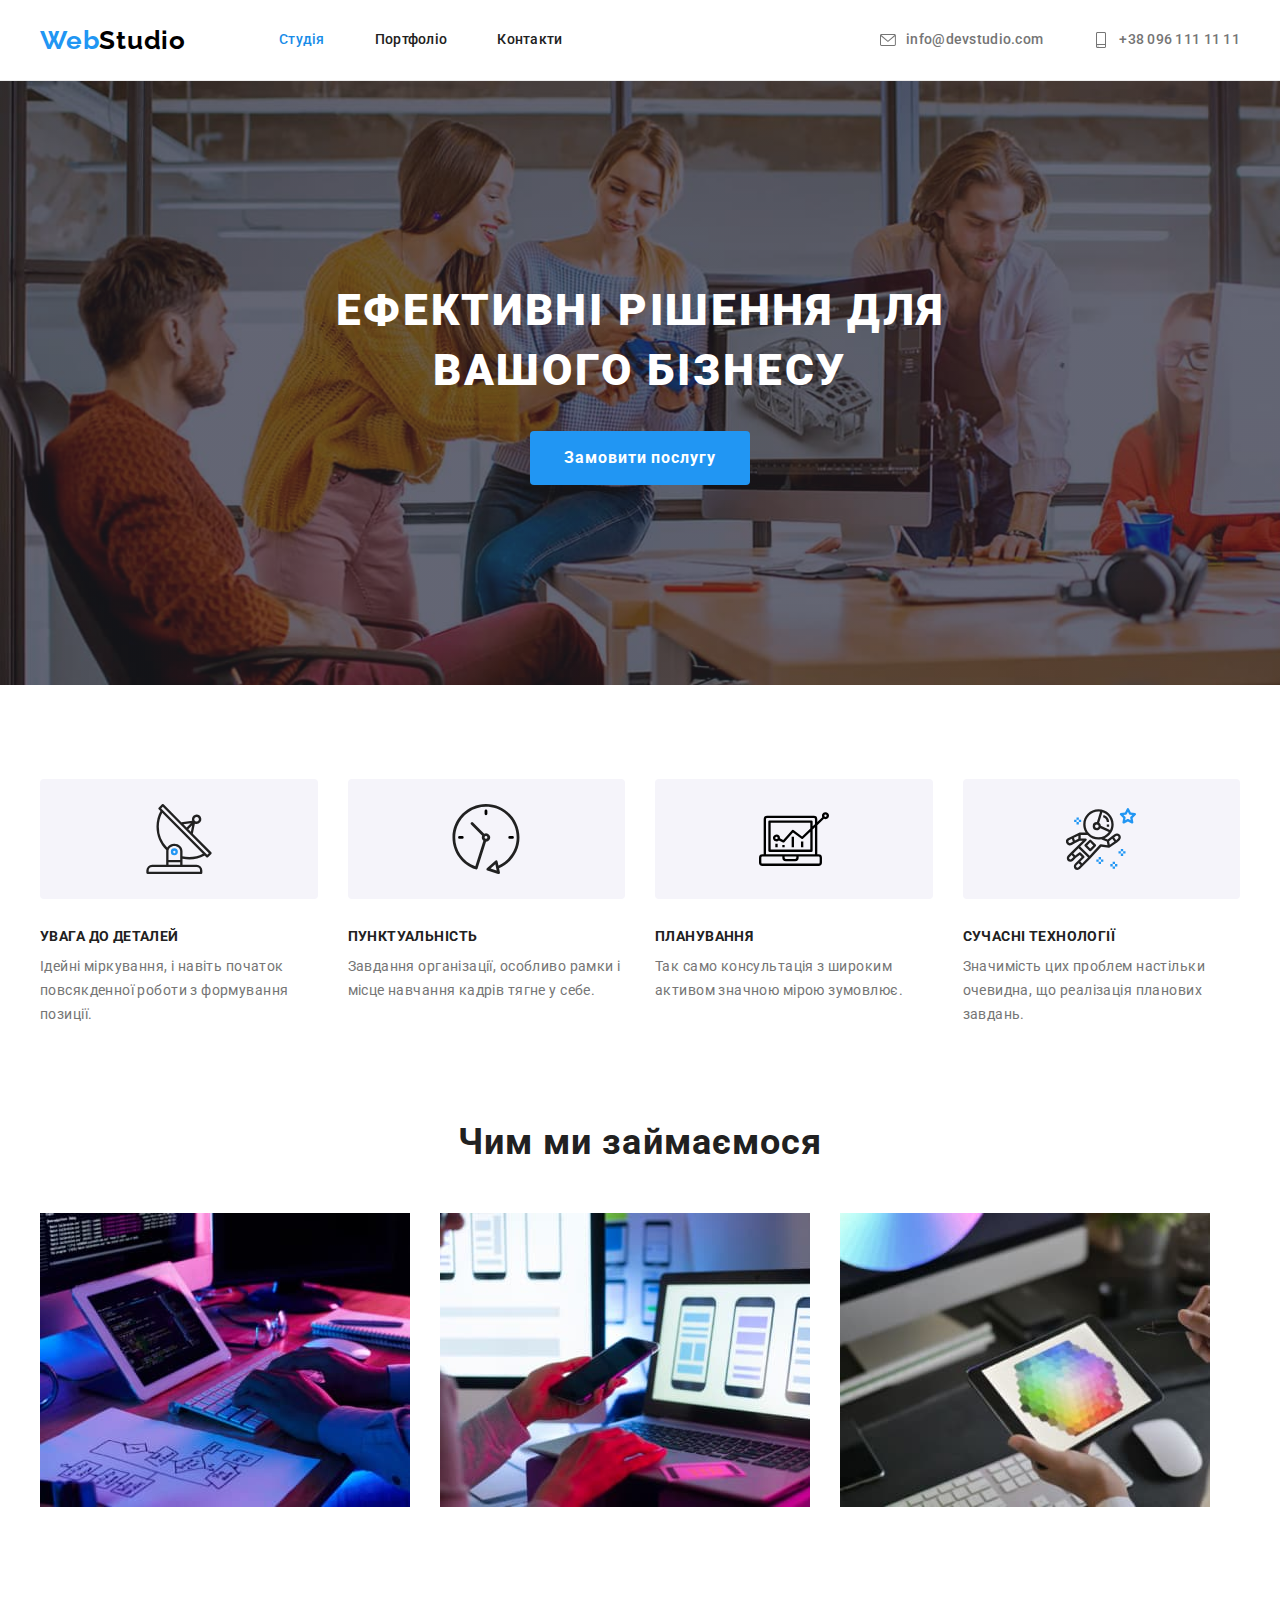
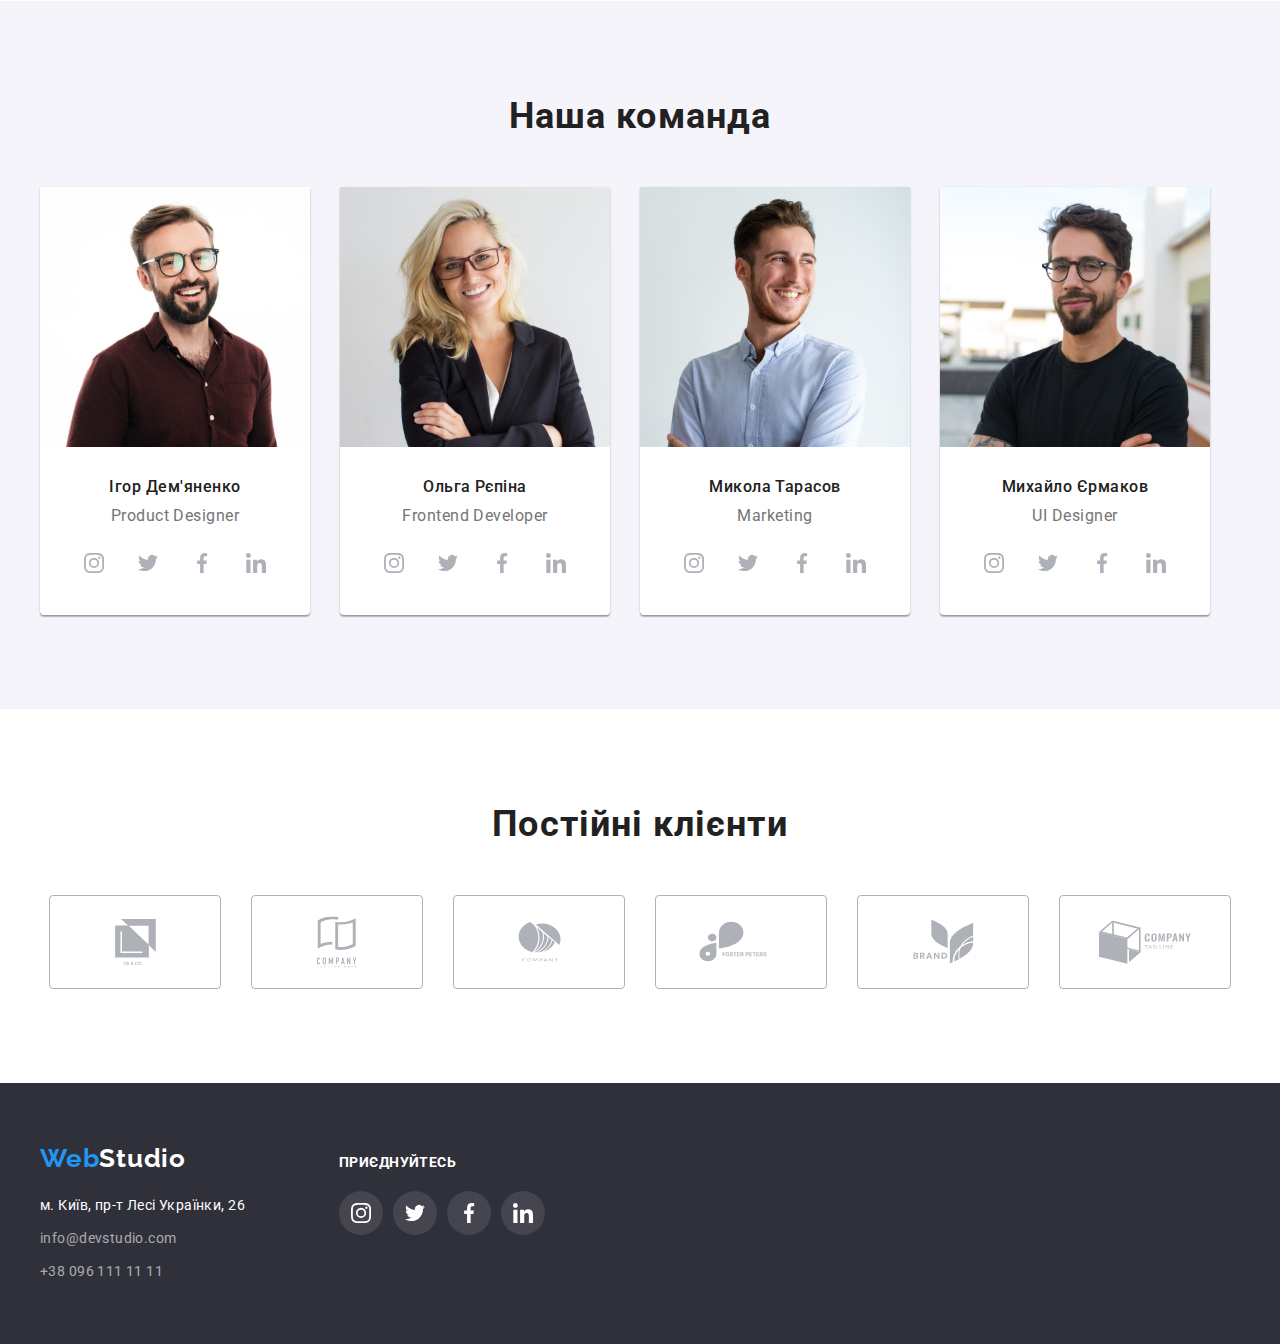
==== index.html @ 25200712 "start hw" ====
<!DOCTYPE html>
<html lang="uk" class="html">
  <head>
    <meta charset="UTF-8" />
    <meta http-equiv="X-UA-Compatible" content="IE=edge" />
    <meta name="viewport" content="width=device-width, initial-scale=1.0" />
    <!-- fonts -->
    <link rel="preconnect" href="https://fonts.googleapis.com" />
    <link rel="preconnect" href="https://fonts.gstatic.com" crossorigin />
    <link
      href="https://fonts.googleapis.com/css2?family=Raleway:wght@700&family=Roboto:wght@400;500;700;900&display=swap"
      rel="stylesheet"
    />
    <!-- normalize -->
    <link
      rel="stylesheet"
      href="https://cdnjs.cloudflare.com/ajax/libs/modern-normalize/1.1.0/modern-normalize.min.css"
      integrity="sha512-wpPYUAdjBVSE4KJnH1VR1HeZfpl1ub8YT/NKx4PuQ5NmX2tKuGu6U/JRp5y+Y8XG2tV+wKQpNHVUX03MfMFn9Q=="
      crossorigin="anonymous"
      referrerpolicy="no-referrer"
    />
    <!-- css -->
    <link rel="stylesheet" href="./css/styles.css" />
    <title>Студія</title>
  </head>
  <body>
    <header class="header">
      <div class="container header-container">
        <nav class="header-nav">
          <a href="./index.html" class="link logo-web" lang="en"
            >Web<span class="logo-studio">Studio</span></a
          >
          <ul class="list header-list">
            <li>
              <a href="#" class="site-nav link current">Студія</a>
            </li>
            <li>
              <a href="./portfolio.html" class="site-nav link">Портфоліо</a>
            </li>
            <li>
              <a href="#" class="site-nav link">Контакти</a>
            </li>
          </ul>
        </nav>
        <ul class="list header-contact">
          <li class="contact-list">
            <a href="mailto:info@devstudio.com" class="contact link"
              ><svg
                viewBox="0 0 32 32"
                class="contact-icon-envelope"
                width="16"
                height="16"
              >
                <use href="./images/symbol-defs.svg#icon-envelope"></use>
              </svg>
              info@devstudio.com</a
            >
          </li>
          <li class="contact-list">
            <a href="tel:+380961111111" class="contact link">
              <svg
                viewBox="0 0 32 32"
                class="contact-icon-smartphone"
                width="16"
                height="16"
              >
                <use href="./images/symbol-defs.svg#icon-smartphone"></use>
              </svg>
              +38 096 111 11 11</a
            >
          </li>
        </ul>
      </div>
    </header>
    <main>
      <section class="background-hero">
        <div class="container">
          <h1 class="title-main">Ефективні рішення для вашого бізнесу</h1>
          <button class="button-order" type="button">Замовити послугу</button>
        </div>
      </section>
      <!-- Діяльність -->
      <section class="section-function">
        <div class="container">
          <h2 class="visually-hidden">Діяльність</h2>
          <ul class="list function-container">
            <li class="function-about">
              <div class="function-icon">
                <svg viewBox="0 0 32 32" width="70" height="70">
                  <use href="./images/symbol-defs.svg#icon-antenna"></use>
                </svg>
              </div>
              <h3 class="function-title">Увага до деталей</h3>
              <p class="function-text">
                Ідейні міркування, і навіть початок повсякденної роботи з
                формування позиції.
              </p>
            </li>
            <li class="function-about">
              <div class="function-icon">
                <svg viewBox="0 0 32 32" width="70" height="70">
                  <use href="./images/symbol-defs.svg#icon-clock"></use>
                </svg>
              </div>
              <h3 class="function-title">Пунктуальність</h3>
              <p class="function-text">
                Завдання організації, особливо рамки і місце навчання кадрів
                тягне у себе.
              </p>
            </li>
            <li class="function-about">
              <div class="function-icon">
                <svg viewBox="0 0 32 32" width="70" height="70">
                  <use href="./images/symbol-defs.svg#icon-diagram"></use>
                </svg>
              </div>
              <h3 class="function-title">Планування</h3>
              <p class="function-text">
                Так само консультація з широким активом значною мірою зумовлює.
              </p>
            </li>
            <li class="function-about">
              <div class="function-icon">
                <svg viewBox="0 0 32 32" width="70" height="70">
                  <use href="./images/symbol-defs.svg#icon-astronaut"></use>
                </svg>
              </div>
              <h3 class="function-title">Сучасні технології</h3>
              <p class="function-text">
                Значимість цих проблем настільки очевидна, що реалізація
                планових завдань.
              </p>
            </li>
          </ul>
        </div>
      </section>
      <!-- Чим займаємось -->
      <section class="section-work">
        <div class="container">
          <h2 class="function-section-title">Чим ми займаємося</h2>
          <div>
            <ul class="list work-container">
              <li>
                <img
                  src="images/work_one.jpg"
                  width="370"
                  height="294"
                  alt="руки на клавіатурі"
                />
              </li>
              <li>
                <img
                  src="images/work_two.jpg"
                  width="370"
                  height="294"
                  alt="телефон в руках"
                />
              </li>
              <li>
                <img
                  src="images/work_three.jpg"
                  width="370"
                  height="294"
                  alt="планшет та стілус в руках"
                />
              </li>
            </ul>
          </div>
        </div>
      </section>
      <!-- Команда  -->
      <section class="background-team section-team">
        <div class="container">
          <h2 class="team-section-title">Наша команда</h2>
          <ul class="list team-container">
            <li class="background-cards">
              <img
                src="images/team_one.jpg"
                width="270"
                height="260"
                alt="фото співробітника"
              />
              <div class="team-card">
                <h3 class="team-name">Ігор Дем'яненко</h3>
                <p lang="en" class="team-position">Product Designer</p>
                <ul class="worker-social-item list">
                  <li class="social-item">
                    <a href="#" class="social-link link">
                      <svg
                        viewBox="0 0 32 32"
                        class="social-icon"
                        width="20"
                        height="20"
                      >
                        <use
                          href="./images/symbol-defs.svg#icon-instagram"
                        ></use>
                      </svg>
                    </a>
                  </li>
                  <li class="social-item">
                    <a href="#" class="social-link link">
                      <svg
                        viewBox="0 0 32 32"
                        class="social-icon"
                        width="20"
                        height="20"
                      >
                        <use href="./images/symbol-defs.svg#icon-twitter"></use>
                      </svg>
                    </a>
                  </li>
                  <li class="social-item">
                    <a href="#" class="social-link link">
                      <svg
                        viewBox="0 0 32 32"
                        class="social-icon"
                        width="20"
                        height="20"
                      >
                        <use
                          href="./images/symbol-defs.svg#icon-facebook"
                        ></use>
                      </svg>
                    </a>
                  </li>
                  <li class="social-item">
                    <a href="#" class="social-link link">
                      <svg
                        viewBox="0 0 32 32"
                        class="social-icon"
                        width="20"
                        height="20"
                      >
                        <use
                          href="./images/symbol-defs.svg#icon-linkedin"
                        ></use>
                      </svg>
                    </a>
                  </li>
                </ul>
              </div>
            </li>
            <li class="background-cards">
              <img
                src="images/team_two.jpg"
                width="270"
                height="260"
                alt="фото співробітника"
              />
              <div class="team-card">
                <h3 class="team-name">Ольга Рєпіна</h3>
                <p lang="en" class="team-position">Frontend Developer</p>
                <ul class="worker-social-item list">
                  <li class="social-item">
                    <a href="#" class="social-link link">
                      <svg
                        viewBox="0 0 32 32"
                        class="social-icon"
                        width="20"
                        height="20"
                      >
                        <use
                          href="./images/symbol-defs.svg#icon-instagram"
                        ></use>
                      </svg>
                    </a>
                  </li>
                  <li class="social-item">
                    <a href="#" class="social-link link">
                      <svg
                        viewBox="0 0 32 32"
                        class="social-icon"
                        width="20"
                        height="20"
                      >
                        <use href="./images/symbol-defs.svg#icon-twitter"></use>
                      </svg>
                    </a>
                  </li>
                  <li class="social-item">
                    <a href="#" class="social-link link">
                      <svg
                        viewBox="0 0 32 32"
                        class="social-icon"
                        width="20"
                        height="20"
                      >
                        <use
                          href="./images/symbol-defs.svg#icon-facebook"
                        ></use>
                      </svg>
                    </a>
                  </li>
                  <li class="social-item">
                    <a href="#" class="social-link link">
                      <svg
                        viewBox="0 0 32 32"
                        class="social-icon"
                        width="20"
                        height="20"
                      >
                        <use
                          href="./images/symbol-defs.svg#icon-linkedin"
                        ></use>
                      </svg>
                    </a>
                  </li>
                </ul>
              </div>
            </li>
            <li class="background-cards">
              <img
                src="images/team_three.jpg"
                width="270"
                height="260"
                alt="фото співробітника"
              />
              <div class="team-card">
                <h3 class="team-name">Микола Тарасов</h3>
                <p lang="en" class="team-position">Marketing</p>
                <ul class="worker-social-item list">
                  <li class="social-item">
                    <a href="#" class="social-link link">
                      <svg
                        viewBox="0 0 32 32"
                        class="social-icon"
                        width="20"
                        height="20"
                      >
                        <use
                          href="./images/symbol-defs.svg#icon-instagram"
                        ></use>
                      </svg>
                    </a>
                  </li>
                  <li class="social-item">
                    <a href="#" class="social-link link">
                      <svg
                        viewBox="0 0 32 32"
                        class="social-icon"
                        width="20"
                        height="20"
                      >
                        <use href="./images/symbol-defs.svg#icon-twitter"></use>
                      </svg>
                    </a>
                  </li>
                  <li class="social-item">
                    <a href="#" class="social-link link">
                      <svg
                        viewBox="0 0 32 32"
                        class="social-icon"
                        width="20"
                        height="20"
                      >
                        <use
                          href="./images/symbol-defs.svg#icon-facebook"
                        ></use>
                      </svg>
                    </a>
                  </li>
                  <li class="social-item">
                    <a href="#" class="social-link link">
                      <svg
                        viewBox="0 0 32 32"
                        class="social-icon"
                        width="20"
                        height="20"
                      >
                        <use
                          href="./images/symbol-defs.svg#icon-linkedin"
                        ></use>
                      </svg>
                    </a>
                  </li>
                </ul>
              </div>
            </li>
            <li class="background-cards">
              <img
                src="images/team_four.jpg"
                width="270"
                height="260"
                alt="фото співробітника"
              />
              <div class="team-card">
                <h3 class="team-name">Михайло Єрмаков</h3>
                <p lang="en" class="team-position">UI Designer</p>
                <ul class="worker-social-item list">
                  <li class="social-item">
                    <a href="#" class="social-link link">
                      <svg
                        viewBox="0 0 32 32"
                        class="social-icon"
                        width="20"
                        height="20"
                      >
                        <use
                          href="./images/symbol-defs.svg#icon-instagram"
                        ></use>
                      </svg>
                    </a>
                  </li>
                  <li class="social-item">
                    <a href="#" class="social-link link">
                      <svg
                        viewBox="0 0 32 32"
                        class="social-icon"
                        width="20"
                        height="20"
                      >
                        <use href="./images/symbol-defs.svg#icon-twitter"></use>
                      </svg>
                    </a>
                  </li>
                  <li class="social-item">
                    <a href="#" class="social-link link">
                      <svg
                        viewBox="0 0 32 32"
                        class="social-icon"
                        width="20"
                        height="20"
                      >
                        <use
                          href="./images/symbol-defs.svg#icon-facebook"
                        ></use>
                      </svg>
                    </a>
                  </li>
                  <li class="social-item">
                    <a href="#" class="social-link link">
                      <svg
                        viewBox="0 0 32 32"
                        class="social-icon"
                        width="20"
                        height="20"
                      >
                        <use
                          href="./images/symbol-defs.svg#icon-linkedin"
                        ></use>
                      </svg>
                    </a>
                  </li>
                </ul>
              </div>
            </li>
          </ul>
        </div>
      </section>
      <section class="background-client section-client">
        <h2 class="client-section-title">Постійні клієнти</h2>
        <div>
          <ul class="client">
            <li class="client-block list">
              <a href="#" class="client-link link">
                <svg viewBox="0 0 28 32" class="client-icon icon-yaco">
                  <use href="./images/symbol-defs.svg#icon-group_yaco"></use>
                </svg>
              </a>
            </li>
            <li class="client-block list">
              <a href="#" class="client-link link">
                <svg viewBox="0 0 25 32" class="client-icon icon-company">
                  <use href="./images/symbol-defs.svg#icon-group_company"></use>
                </svg>
              </a>
            </li>
            <li class="client-block list">
              <a href="#" class="client-link link">
                <svg viewBox="0 0 34 32" class="client-icon icon-round">
                  <use
                    href="./images/symbol-defs.svg#icon-group_company_round"
                  ></use>
                </svg>
              </a>
            </li>
            <li class="client-block list">
              <a href="#" class="client-link link">
                <svg viewBox="0 0 65 32" class="client-icon icon-foster">
                  <use href="./images/symbol-defs.svg#icon-group_foster"></use>
                </svg>
              </a>
            </li>
            <li class="client-block list">
              <a href="#" class="client-link link">
                <svg viewBox="0 0 43 32" class="client-icon icon-brand">
                  <use href="./images/symbol-defs.svg#icon-group_brand"></use>
                </svg>
              </a>
            </li>
            <li class="client-block list">
              <a href="#" class="client-link link">
                <svg viewBox="0 0 67 32" class="client-icon icon-tag">
                  <use
                    href="./images/symbol-defs.svg#icon-group_tag_line"
                  ></use>
                </svg>
              </a>
            </li>
          </ul>
        </div>
      </section>
    </main>
    <footer class="background">
      <div class="footer-block">
        <div class="footer-container">
          <a href="./index.html" class="link logo-web logo-footer" lang="en"
            >Web<span class="logo-studio-white">Studio</span></a
          >
          <address>
            <ul class="list link">
              <li class="contact-items">
                <a
                  href="https://goo.gl/maps/J7xKTd2fjaT3zvUT8"
                  target="_blank"
                  rel="noopener noreferrer nofollow"
                  class="address link"
                  >м. Київ, пр-т Лесі Українки, 26</a
                >
              </li>
              <li class="contact-items">
                <a href="mailto:info@devstudio.com" class="contact-footer link"
                  >info@devstudio.com</a
                >
              </li>
              <li class="contact-items">
                <a href="tel:+380961111111" class="contact-footer link"
                  >+38 096 111 11 11</a
                >
              </li>
            </ul>
          </address>
        </div>
        <div class="subscribe-social">
          <h3 class="subscribe">приєднуйтесь</h3>
          <ul class="footer-social-item list">
            <li class="footer-item">
              <a href="#" class="footer-link link">
                <svg
                  viewBox="0 0 32 32"
                  class="footer-icon"
                  width="20"
                  height="20"
                >
                  <use href="./images/symbol-defs.svg#icon-instagram"></use>
                </svg>
              </a>
            </li>
            <li class="footer-item">
              <a href="#" class="footer-link link">
                <svg
                  viewBox="0 0 32 32"
                  class="footer-icon"
                  width="20"
                  height="20"
                >
                  <use href="./images/symbol-defs.svg#icon-twitter"></use>
                </svg>
              </a>
            </li>
            <li class="footer-item">
              <a href="#" class="footer-link link">
                <svg
                  viewBox="0 0 32 32"
                  class="footer-icon"
                  width="20"
                  height="20"
                >
                  <use href="./images/symbol-defs.svg#icon-facebook"></use>
                </svg>
              </a>
            </li>
            <li class="footer-item">
              <a href="#" class="footer-link link">
                <svg
                  viewBox="0 0 32 32"
                  class="footer-icon"
                  width="20"
                  height="20"
                >
                  <use href="./images/symbol-defs.svg#icon-linkedin"></use>
                </svg>
              </a>
            </li>
          </ul>
        </div>
      </div>
    </footer>
  </body>
</html>
---- css/styles.css ----
html {
  box-sizing: border-box;
}

*,
*::before,
*::after {
}

p,
h1,
h2,
h3,
h4,
h5,
h6 {
  margin: 0;
}

ul,
ol {
  margin: 0;
  padding-left: 0;
}

button {
  cursor: pointer;
}

address {
  font-style: normal;
}

img {
  display: block;
  max-width: 100%;
}

.list {
  list-style: none;
}

.link {
  text-decoration: none;
}

.visually-hidden {
  position: absolute;
  white-space: nowrap;
  width: 1px;
  height: 1px;
  overflow: hidden;
  border: 0;
  padding: 0;
  clip: rect(0 0 0 0);
  clip-path: inset(50%);
  margin: -1px;
}

:root {
  --main-color: #2196f3;
  --accent-color: #188ce8;
  --secondary-color: #000000;
  --background-color: #ffffff;
  --background-block: #2f303a;
  --background-section: #f5f4fa;
  --background-button: #f5f4fa;
  --white-color: #ffffff;
  --text-color: #757575;
  --text-contact: rgba(255, 255, 255, 0.6);
  --title-color: #212121;
}

body {
  font-family: "Roboto", sans-serif;
  color: var(--text-color);
  background-color: var(--background-color);
  margin: 0;
}

/* ---------HEADER---------- */

.header-list {
  display: flex;
  gap: 50px;
  margin-left: 93px;
}

.header-contact {
  display: flex;
  gap: 50px;
  margin-left: auto;
}

.logo-web {
  font-family: "Raleway";
  font-weight: 700;
  font-size: 26px;
  line-height: 1.19;
  letter-spacing: 0.03em;
  color: var(--main-color);
}

.logo-studio {
  font-family: "Raleway";
  font-weight: 700;
  font-size: 26px;
  line-height: 1.19;
  letter-spacing: 0.03em;
  color: var(--secondary-color);
}

.header-nav {
  display: flex;
  align-items: center;
}

.site-nav {
  display: block;
  font-weight: 500;
  font-size: 14px;
  line-height: 1.14;
  letter-spacing: 0.02em;
  color: var(--title-color);
  padding-top: 32px;
  padding-bottom: 32px;
}

.site-nav:hover,
.site-nav:focus {
  color: var(--main-color);
}

.current {
  color: var(--accent-color);
}

.contact {
  display: flex;
  align-items: center;
  padding-top: 32px;
  padding-bottom: 32px;
  font-style: normal;
  font-weight: 500;
  font-size: 14px;
  line-height: 1.14;
  letter-spacing: 0.02em;
  color: var(--text-color);
}

.contact-icon-envelope {
  fill: var(--text-color);
  margin-right: 10px;
}

.contact-icon-smartphone {
  fill: var(--text-color);
  margin-right: 10px;
}

.contact:hover,
.contact:focus {
  color: var(--main-color);
}

.contact:hover .contact-icon-envelope,
.contact:focus .contact-icon-envelope,
.contact:hover .contact-icon-smartphone,
.contact:focus .contact-icon-smartphone {
  fill: currentColor;
}

.header-container {
  display: flex;
  align-items: center;
}

.header {
  border-bottom: 1px solid rgba(236, 236, 236, 1);
}

.container {
  width: 1200px;
  padding-left: 15px;
  padding-right: 15px;
  margin: 0 auto;
}

/* ---------FOOTER---------- */

.background {
  display: flex;
  background-color: var(--background-block);
  padding-top: 60px;
  padding-bottom: 60px;
}

.footer-block {
  display: flex;
  width: 1200px;
  padding-left: 15px;
  padding-right: 15px;
  margin: 0 auto;
  align-items: baseline;
}

.footer-container {
  margin-right: 94px;
}

.logo-studio-white {
  font-family: "Raleway";
  font-weight: 700;
  font-size: 26px;
  line-height: 1.19;
  letter-spacing: 0.03em;
  color: var(--white-color);
}

.logo-footer {
  display: inline-block;
  margin-bottom: 20px;
}

.address {
  font-style: normal;
  font-weight: 400;
  font-size: 14px;
  line-height: 1.71;
  letter-spacing: 0.03em;
  color: var(--white-color);
  display: inline-block;
}

.footer-link:hover,
.footer-link:focus {
  color: var(--main-color);
}

.contact-footer {
  font-style: normal;
  font-weight: 400;
  font-size: 14px;
  line-height: 1.71;
  letter-spacing: 0.03em;
  color: var(--text-contact);
  display: inline-block;
}

.contact-footer:hover,
.contact-footer:focus {
  color: var(--main-color);
}

.contact-items:not(:last-child) {
  margin-bottom: 9px;
}

.subscribe-social {
  display: block;
  text-align: left;
}

.subscribe {
  font-weight: 700;
  font-size: 14px;
  line-height: 1.14;
  letter-spacing: 0.03em;
  text-transform: uppercase;
  color: var(--white-color);
  margin-bottom: 20px;
}

.footer-social-item {
  display: flex;
  align-items: center;
  justify-content: center;
}

.footer-link {
  display: flex;
  width: 44px;
  height: 44px;
  background-color: rgba(255, 255, 255, 0.1);
  border-radius: 50%;
  align-items: center;
  justify-content: center;
}

.footer-icon {
  fill: var(--white-color);
}

.footer-link:hover,
.footer-link:focus {
  background: var(--accent-color);
}

.footer-item:not(:first-child) {
  margin-left: 10px;
}

/* -------MAIN STUDIO------- */

.section-function {
  padding-top: 94px;
  padding-bottom: 47px;
}

.section-work {
  padding-top: 47px;
  padding-bottom: 94px;
}

.section-team {
  padding-top: 94px;
  padding-bottom: 94px;
}

.section-client {
  padding-top: 94px;
  padding-bottom: 94px;
}

.section-portfolio {
  padding-top: 94px;
  padding-bottom: 94px;
}

.background-hero {
  background-color: rgba(196, 196, 196, 1);
  background-image: linear-gradient(
      to right,
      rgba(47, 48, 58, 0.4),
      rgba(47, 48, 58, 0.4)
    ),
    url(../images/hero.jpg);
  background-repeat: no-repeat;
  background-size: cover;
  text-align: center;

  max-width: 1600px;
  margin-left: auto;
  margin-right: auto;
  padding-top: 200px;
  padding-bottom: 200px;
}

.title-main {
  font-weight: 900;
  font-size: 44px;
  line-height: 1.36;
  letter-spacing: 0.06em;
  text-transform: uppercase;
  color: var(--white-color);
  text-align: center;
  max-width: 696px;
  margin-bottom: 30px;
  margin-left: auto;
  margin-right: auto;
}

.button-order {
  background-color: var(--main-color);
  font-family: inherit;
  font-weight: 700;
  font-size: 16px;
  line-height: 1.88;
  letter-spacing: 0.06em;
  color: var(--white-color);
  padding: 10px 32px;
  border-radius: 4px;
  border-color: transparent;
}

.button-order:focus,
.button-order:hover {
  background-color: var(--accent-color);
  box-shadow: 0px 4px 4px rgba(0, 0, 0, 0.15);
}

.function-container {
  display: flex;
  gap: 30px;
}

.function-title {
  font-weight: 700;
  font-size: 14px;
  line-height: 1.14;
  letter-spacing: 0.03em;
  text-transform: uppercase;
  color: var(--title-color);
  margin-bottom: 10px;
}

.function-text {
  font-size: 14px;
  line-height: 1.71;
  letter-spacing: 0.03em;
  color: var(--text-color);
}

.function-section-title {
  font-weight: 700;
  font-size: 36px;
  line-height: 1.17;
  letter-spacing: 0.03em;
  color: var(--title-color);
  text-align: center;
  margin-bottom: 50px;
}

.function-about {
  flex-basis: calc((100% - 90px) / 4);
}

.function-icon {
  display: flex;
  background: var(--background-section);
  height: 120px;
  margin-bottom: 30px;
  border-radius: 4px;

  align-items: center;
  justify-content: center;
}

.team-section-title {
  font-weight: 700;
  font-size: 36px;
  line-height: 1.17;
  letter-spacing: 0.03em;
  color: var(--title-color);
  text-align: center;
  margin-bottom: 50px;
}

.work-container {
  display: flex;
  gap: 30px;
}

.background-team {
  background-color: var(--background-section);
}

.background-cards {
  background-color: var(--background-color);
  border-radius: 0px 0px 4px 4px;
  box-shadow: 0px 1px 3px rgba(0, 0, 0, 0.12), 0px 1px 1px rgba(0, 0, 0, 0.14),
    0px 2px 1px rgba(0, 0, 0, 0.2);
}

.team-container {
  display: flex;
  gap: 30px;
}

.team-card {
  text-align: center;
  padding: 30px 0;
}

.team-name {
  font-weight: 500;
  font-size: 16px;
  line-height: 1.19;
  letter-spacing: 0.03em;
  color: var(--title-color);
  text-align: center;
  margin-bottom: 10px;
}

.team-position {
  font-size: 16px;
  line-height: 1.19;
  letter-spacing: 0.03em;
  color: var(--text-color);
  text-align: center;
  margin-bottom: 16px;
}

.worker-social-item {
  display: flex;
  align-items: center;
  justify-content: center;
}

.social-link {
  display: flex;

  background-color: #ffffff;
  border-radius: 50%;

  width: 44px;
  height: 44px;

  align-items: center;
  justify-content: center;
}

.social-icon {
  fill: #afb1b8;
}

.social-link:hover,
.social-link:focus {
  background-color: var(--accent-color);
}

.social-link:hover .social-icon,
.social-link:focus .social-icon {
  fill: var(--white-color);
}

.social-item:not(:first-child) {
  margin-left: 10px;
}

.background-client {
  background-color: var(--background-color);
}

.client-section-title {
  font-weight: 700;
  font-size: 36px;
  line-height: 1.17;
  letter-spacing: 0.03em;
  color: var(--title-color);
  text-align: center;
  margin-bottom: 50px;
}

.client {
  display: flex;
  align-items: center;
  justify-content: center;
}

.client-block:not(:first-child) {
  margin-left: 30px;
}

.client-link {
  display: flex;
  background-color: var(--background-color);
  border: 1px solid #afb1b8;
  border-radius: 4px;
  width: 170px;
  height: 92px;
  align-items: center;
  justify-content: center;
}

.client-link:hover,
.client-link:focus {
  border-color: var(--accent-color);
}

.client-link:hover .client-icon,
.client-link:focus .client-icon {
  fill: var(--accent-color);
}

.client-icon {
  fill: #afb1b8;
}

.icon-yaco {
  width: 41px;
  height: 46.7px;
}

.icon-company {
  width: 40px;
  height: 52px;
}

.icon-round {
  width: 43px;
  height: 41px;
}

.icon-foster {
  width: 84px;
  height: 41px;
}

.icon-brand {
  width: 63px;
  height: 45px;
}

.icon-tag {
  width: 94px;
  height: 44px;
}

/* ------MAIN PORTFOLIO----- */

.button-filter {
  cursor: pointer;
  background-color: var(--background-button);
  font-family: inherit;
  font-weight: 500;
  font-size: 16px;
  line-height: 1.62;
  letter-spacing: 0.03em;
  color: var(--title-color);
  padding: 6px 22px;
  border-radius: 4px;
  border-color: transparent;
}

.button-filter:hover,
.button-filter:focus {
  background-color: var(--main-color);
  color: var(--white-color);
  box-shadow: 0px 3px 1px rgba(0, 0, 0, 0.1), 0px 1px 2px rgba(0, 0, 0, 0.08),
    0px 2px 2px rgba(0, 0, 0, 0.12);
}

.filter-container {
  display: flex;
  gap: 8px;
  justify-content: center;
  margin-bottom: 50px;
}

.portfolio-title {
  font-weight: 700;
  font-size: 18px;
  line-height: 2;
  letter-spacing: 0.06em;
  color: var(--title-color);
  margin-bottom: 4px;
}

.portfolio-text {
  font-size: 16px;
  line-height: 1.88;
  letter-spacing: 0.03em;
  color: var(--text-color);
}

.portfolio-project {
  padding: 20px 24px;
  margin: 0;
  border-right: 1px solid #eeeeee;
  border-bottom: 1px solid #eeeeee;
  border-left: 1px solid #eeeeee;
}

.portfolio-title:focus,
.portfolio-text:focus {
  color: var(--accent-color);
}

.portfolio-container {
  display: flex;
  flex-wrap: wrap;
  max-width: 1170px;
  gap: 30px;
}

.portfolio-card {
  flex-basis: calc((100% - 60px) / 3);
}

.portfolio-link {
  display: block;
  text-decoration: none;
}

.portfolio-link:hover,
.portfolio-link:focus {
  box-shadow: 0px 1px 1px rgba(0, 0, 0, 0.12), 0px 4px 4px rgba(0, 0, 0, 0.06),
    1px 4px 6px rgba(0, 0, 0, 0.16);
}
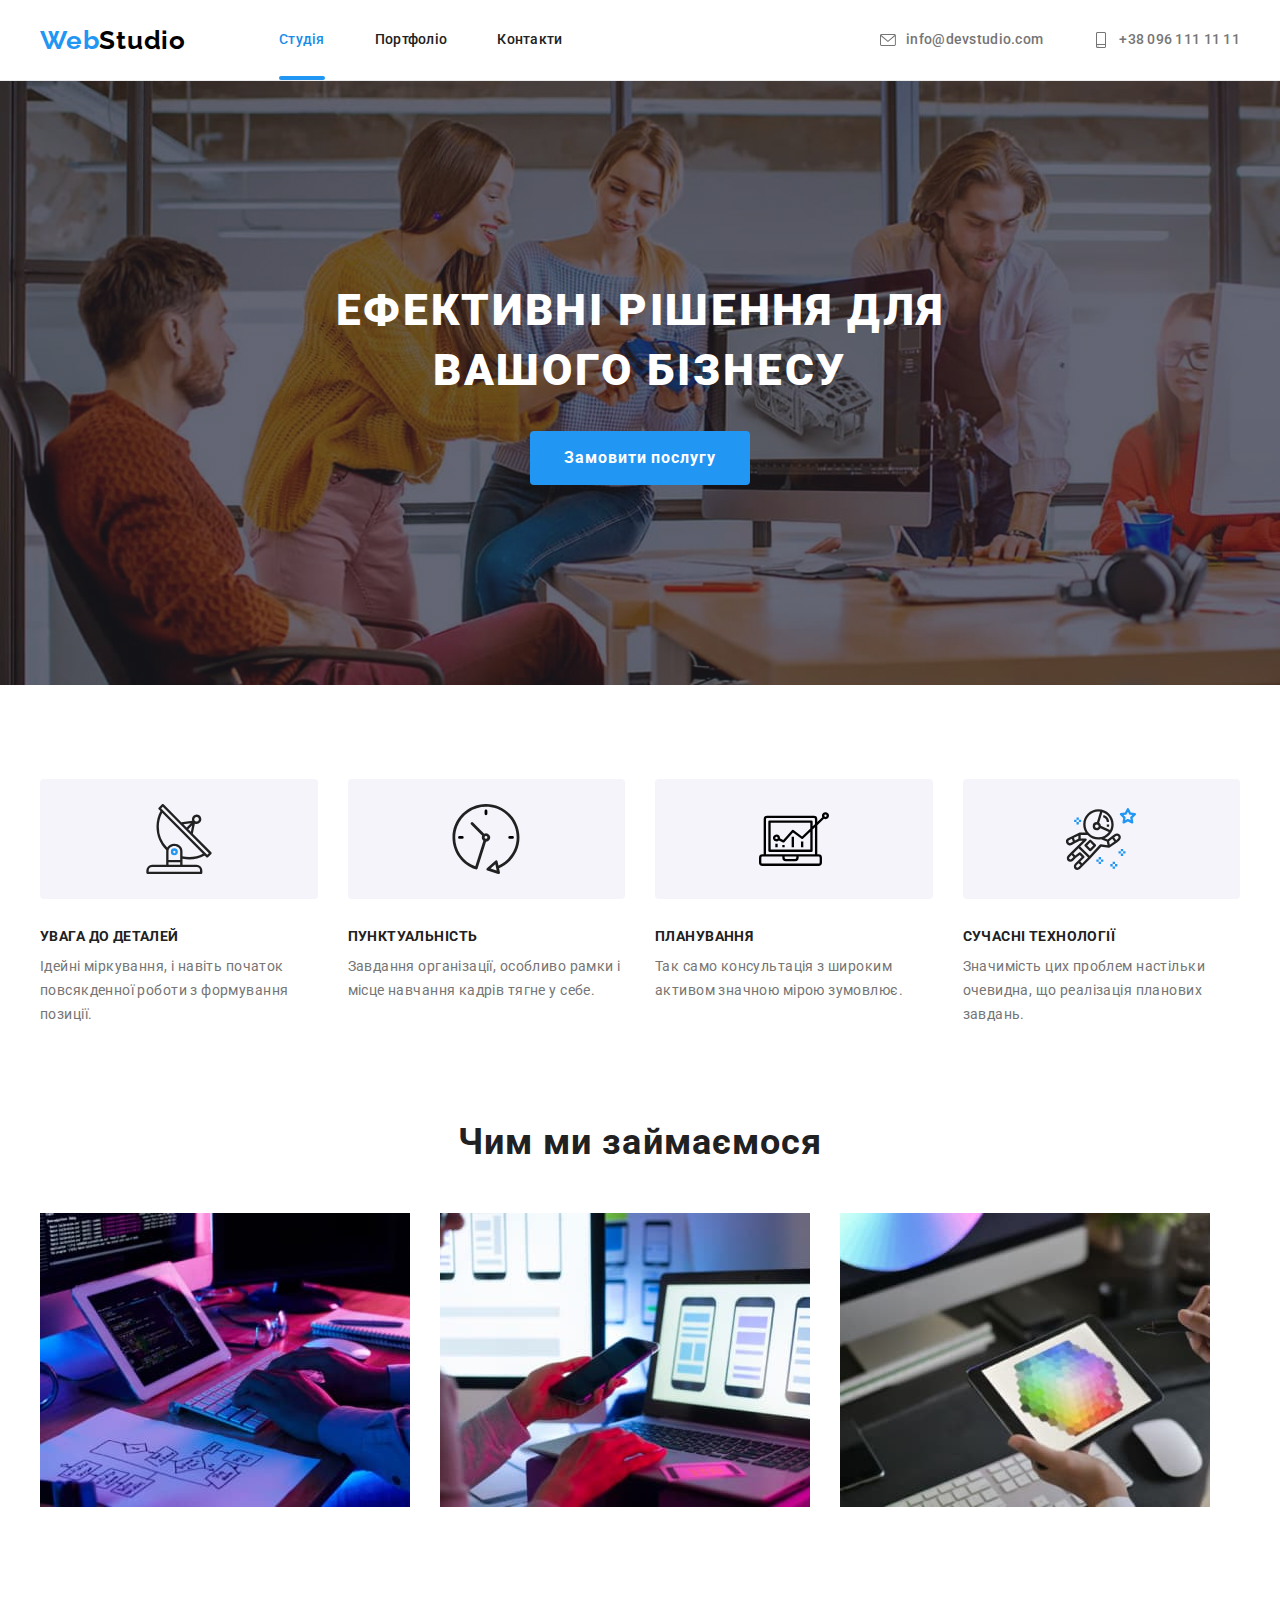
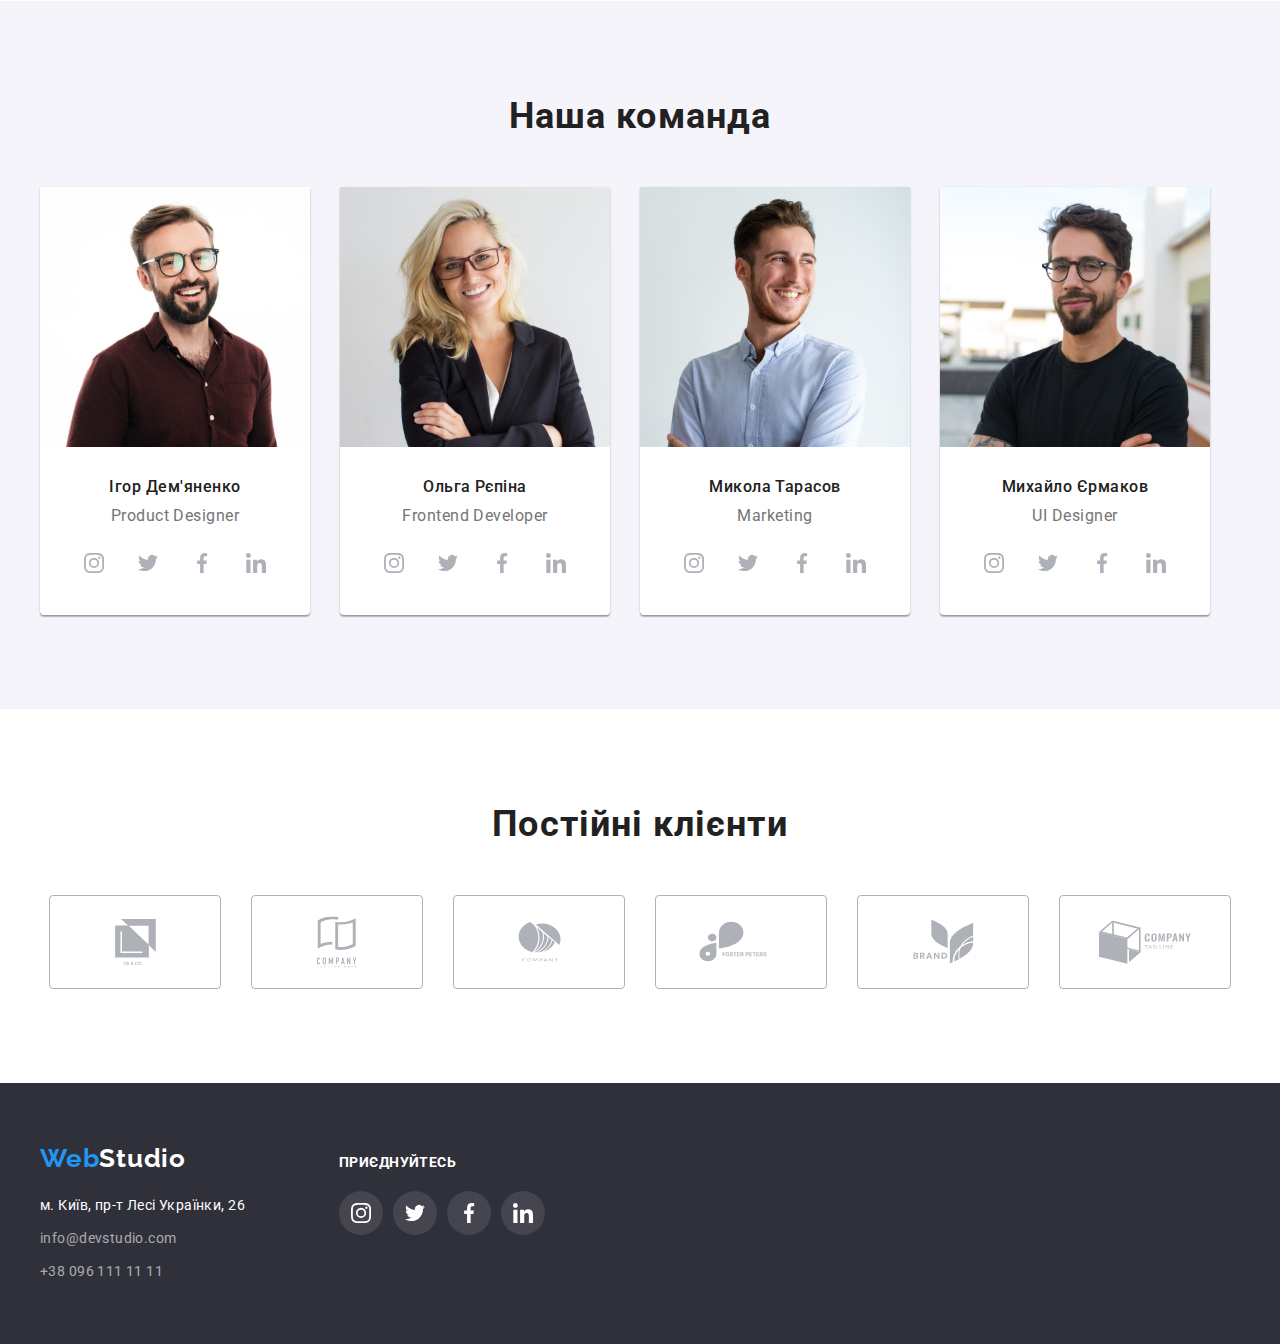
==== commit 9e3ab97b: "modal" ====
--- a/index.html
+++ b/index.html
@@ -76,7 +76,9 @@
       <section class="background-hero">
         <div class="container">
           <h1 class="title-main">Ефективні рішення для вашого бізнесу</h1>
-          <button class="button-order" type="button">Замовити послугу</button>
+          <button class="button-order" type="button" data-modal-open>
+            Замовити послугу
+          </button>
         </div>
       </section>
       <!-- Діяльність -->
@@ -503,6 +505,15 @@
       </section>
     </main>
     <footer class="background">
+      <div class="backdrop is-hidden" data-modal>
+        <div class="modal">
+          <button class="modal-close" data-modal-close>
+            <svg class="modal-close-icon" weidth="18" height="18">
+              <use href="./images/symbol-defs.svg#icon-close"></use>
+            </svg>
+          </button>
+        </div>
+      </div>
       <div class="footer-block">
         <div class="footer-container">
           <a href="./index.html" class="link logo-web logo-footer" lang="en"
@@ -587,5 +598,6 @@
         </div>
       </div>
     </footer>
+    <script src="./js/modal.js"></script>
   </body>
 </html>
--- a/css/styles.css
+++ b/css/styles.css
@@ -133,6 +133,18 @@
 
 .current {
   color: var(--accent-color);
+  position: relative;
+}
+
+.current::after {
+  position: absolute;
+  bottom: 0%;
+  display: block;
+  content: " ";
+  width: 100%;
+  height: 4px;
+  background-color: var(--main-color);
+  border-radius: 2px;
 }
 
 .contact {
@@ -678,3 +690,52 @@
   box-shadow: 0px 1px 1px rgba(0, 0, 0, 0.12), 0px 4px 4px rgba(0, 0, 0, 0.06),
     1px 4px 6px rgba(0, 0, 0, 0.16);
 }
+
+.backdrop.is-hidden {
+  visibility: hidden;
+  opacity: 0;
+  pointer-events: none;
+}
+
+.backdrop.is-hidden .modal {
+  transform: translate(-50%, -50%) scale(0);
+  opacity: 0.2;
+}
+
+.backdrop {
+  position: fixed;
+  width: 100%;
+  height: 100%;
+  top: 0;
+  background-color: rgba(0, 0, 0, 0.2);
+}
+
+.modal {
+  position: absolute;
+  top: 50%;
+  left: 50%;
+  transform: translate(-50%, -50%);
+  width: 528px;
+  height: 581px;
+  background: #ffffff;
+  box-shadow: 0px 1px 3px rgba(0, 0, 0, 0.12), 0px 1px 1px rgba(0, 0, 0, 0.14),
+    0px 2px 1px rgba(0, 0, 0, 0.2);
+  border-radius: 4px;
+  transition-property: transform;
+  transition-duration: 250ms;
+  transition-timing-function: cubic-bezier(0.4, 0, 0.2, 1);
+}
+
+.modal-close {
+  position: absolute;
+  display: flex;
+  align-items: center;
+  justify-content: center;
+  top: 8px;
+  right: 8px;
+  width: 30px;
+  height: 30px;
+  border: 1px solid rgba(0, 0, 0, 0.1);
+  border-radius: 50%;
+  background-color: transparent;
+}
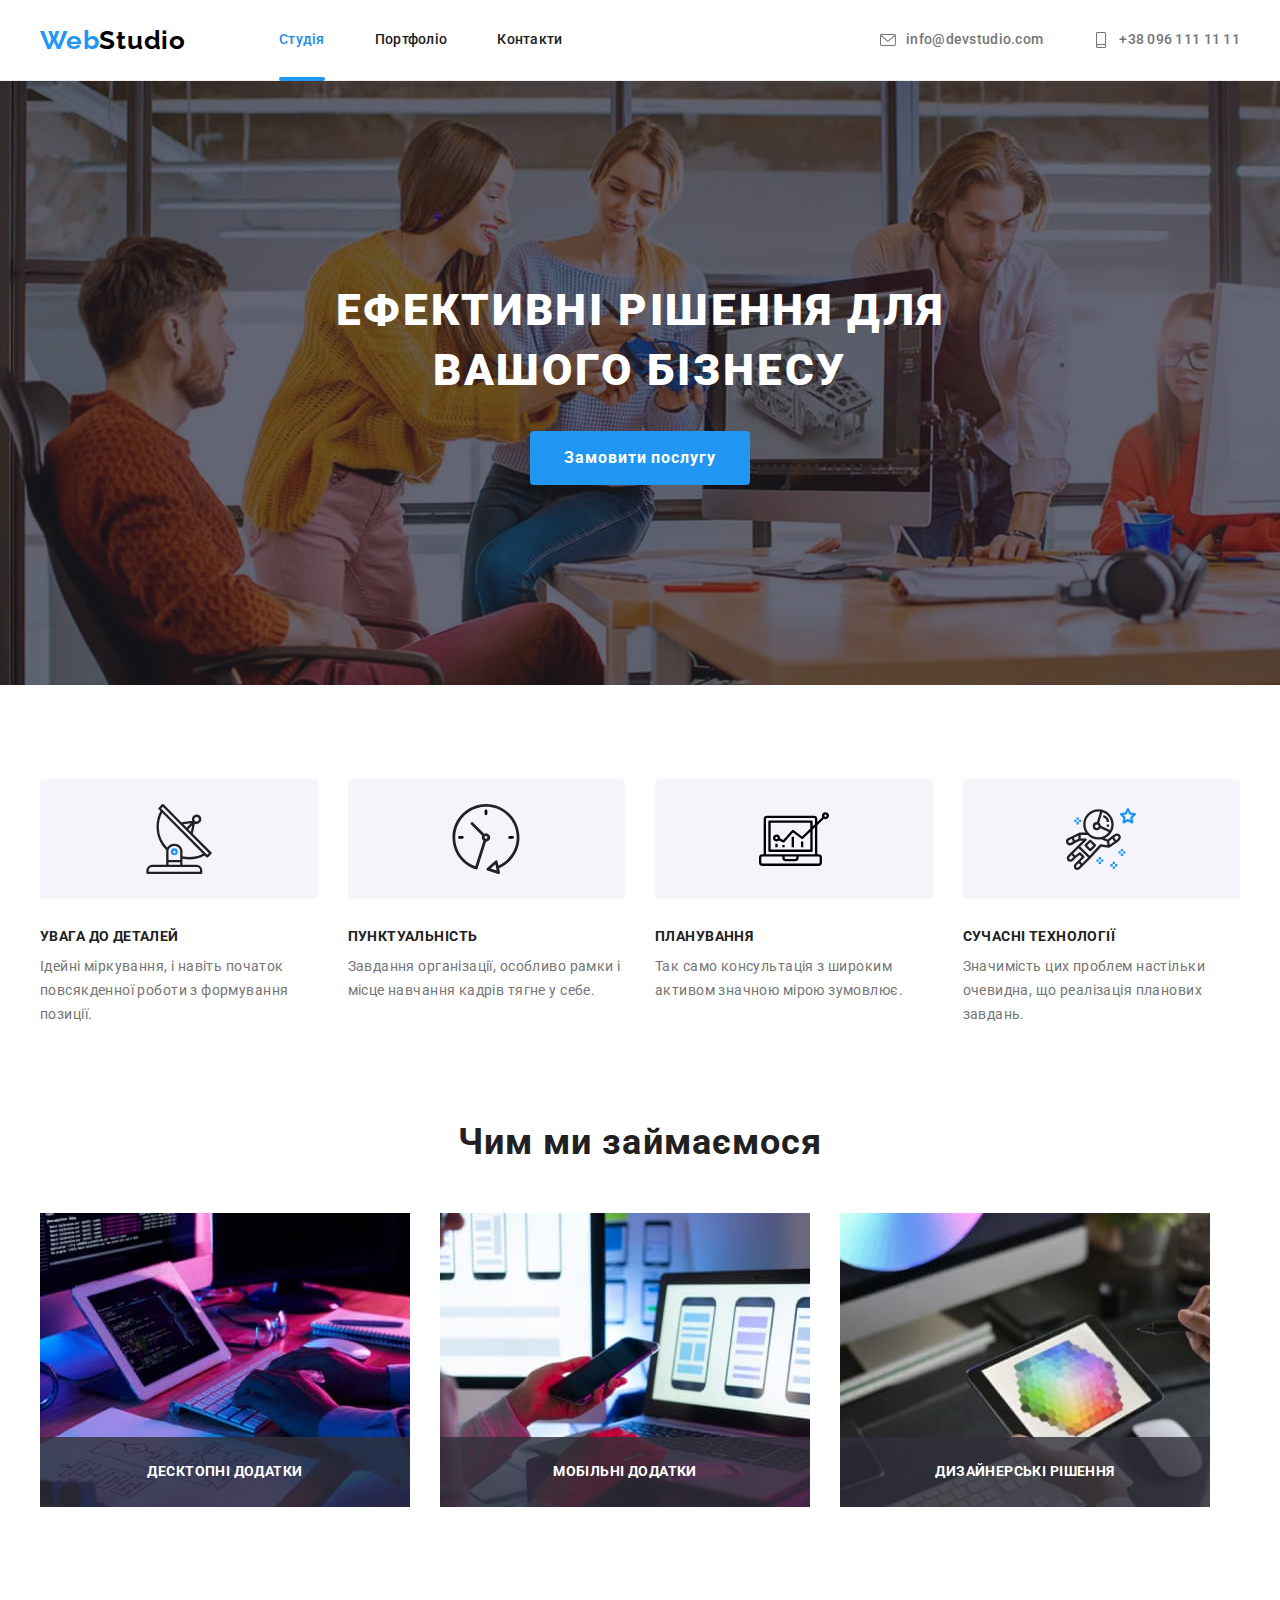
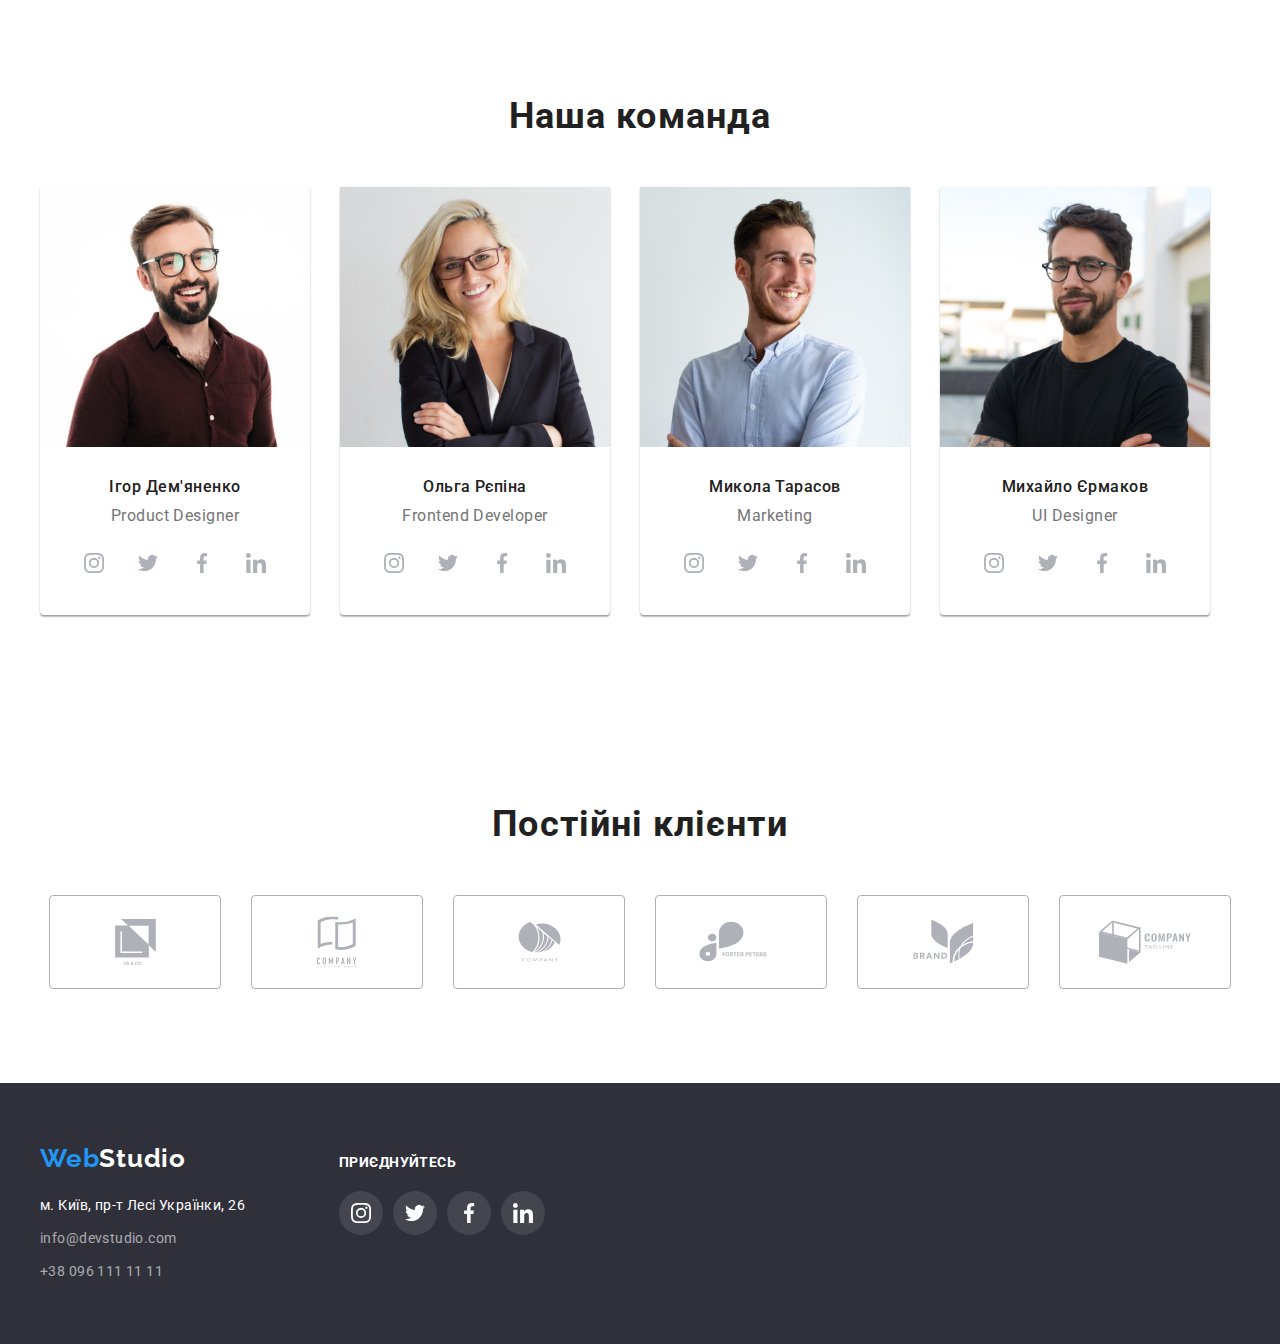
==== commit 7ca150cd: "finish hw5" ====
--- a/index.html
+++ b/index.html
@@ -142,7 +142,10 @@
           <h2 class="function-section-title">Чим ми займаємося</h2>
           <div>
             <ul class="list work-container">
-              <li>
+              <li class="label">
+                <div class="label-bg">
+                  <p class="label-text">Десктопні додатки</p>
+                </div>
                 <img
                   src="images/work_one.jpg"
                   width="370"
@@ -150,7 +153,10 @@
                   alt="руки на клавіатурі"
                 />
               </li>
-              <li>
+              <li class="label">
+                <div class="label-bg">
+                  <p class="label-text">Мобільні додатки</p>
+                </div>
                 <img
                   src="images/work_two.jpg"
                   width="370"
@@ -158,7 +164,10 @@
                   alt="телефон в руках"
                 />
               </li>
-              <li>
+              <li class="label">
+                <div class="label-bg">
+                  <p class="label-text">Дизайнерські рішення</p>
+                </div>
                 <img
                   src="images/work_three.jpg"
                   width="370"
--- a/css/styles.css
+++ b/css/styles.css
@@ -138,7 +138,7 @@
 
 .current::after {
   position: absolute;
-  bottom: 0%;
+  bottom: -1%;
   display: block;
   content: " ";
   width: 100%;
@@ -453,7 +453,33 @@
   gap: 30px;
 }
 
-.background-team {
+.label {
+  position: relative;
+}
+
+.label-bg {
+  position: absolute;
+  display: flex;
+  align-items: center;
+  justify-content: center;
+  bottom: 0;
+  width: 100%;
+  height: 70px;
+  background-color: rgba(47, 48, 58, 0.8);
+}
+
+.label-text {
+  position: absolute;
+  font-weight: 700;
+  font-size: 14px;
+  line-height: 1.14;
+  text-align: center;
+  letter-spacing: 0.03em;
+  text-transform: uppercase;
+  color: var(--white-color);
+}
+
+l.background-team {
   background-color: var(--background-section);
 }
 
@@ -678,6 +704,7 @@
 
 .portfolio-card {
   flex-basis: calc((100% - 60px) / 3);
+  position: relative;
 }
 
 .portfolio-link {
@@ -689,6 +716,32 @@
 .portfolio-link:focus {
   box-shadow: 0px 1px 1px rgba(0, 0, 0, 0.12), 0px 4px 4px rgba(0, 0, 0, 0.06),
     1px 4px 6px rgba(0, 0, 0, 0.16);
+}
+
+.overlay {
+  position: relative;
+  overflow: hidden;
+}
+
+.overlay-description {
+  position: absolute;
+  top: 0;
+  height: 100%;
+  padding: 63px 24px;
+  font-weight: 400;
+  font-size: 18px;
+  line-height: 1.56;
+  letter-spacing: 0.03em;
+  color: var(--white-color);
+  background-color: rgba(33, 150, 243, 0.9);
+  transform: translateY(101%);
+  transition-property: transform;
+  transition-duration: 250ms;
+  transition-timing-function: cubic-bezier(0.4, 0, 0.2, 1);
+}
+
+.portfolio-card:hover .overlay-description {
+  transform: translateY(0);
 }
 
 .backdrop.is-hidden {
